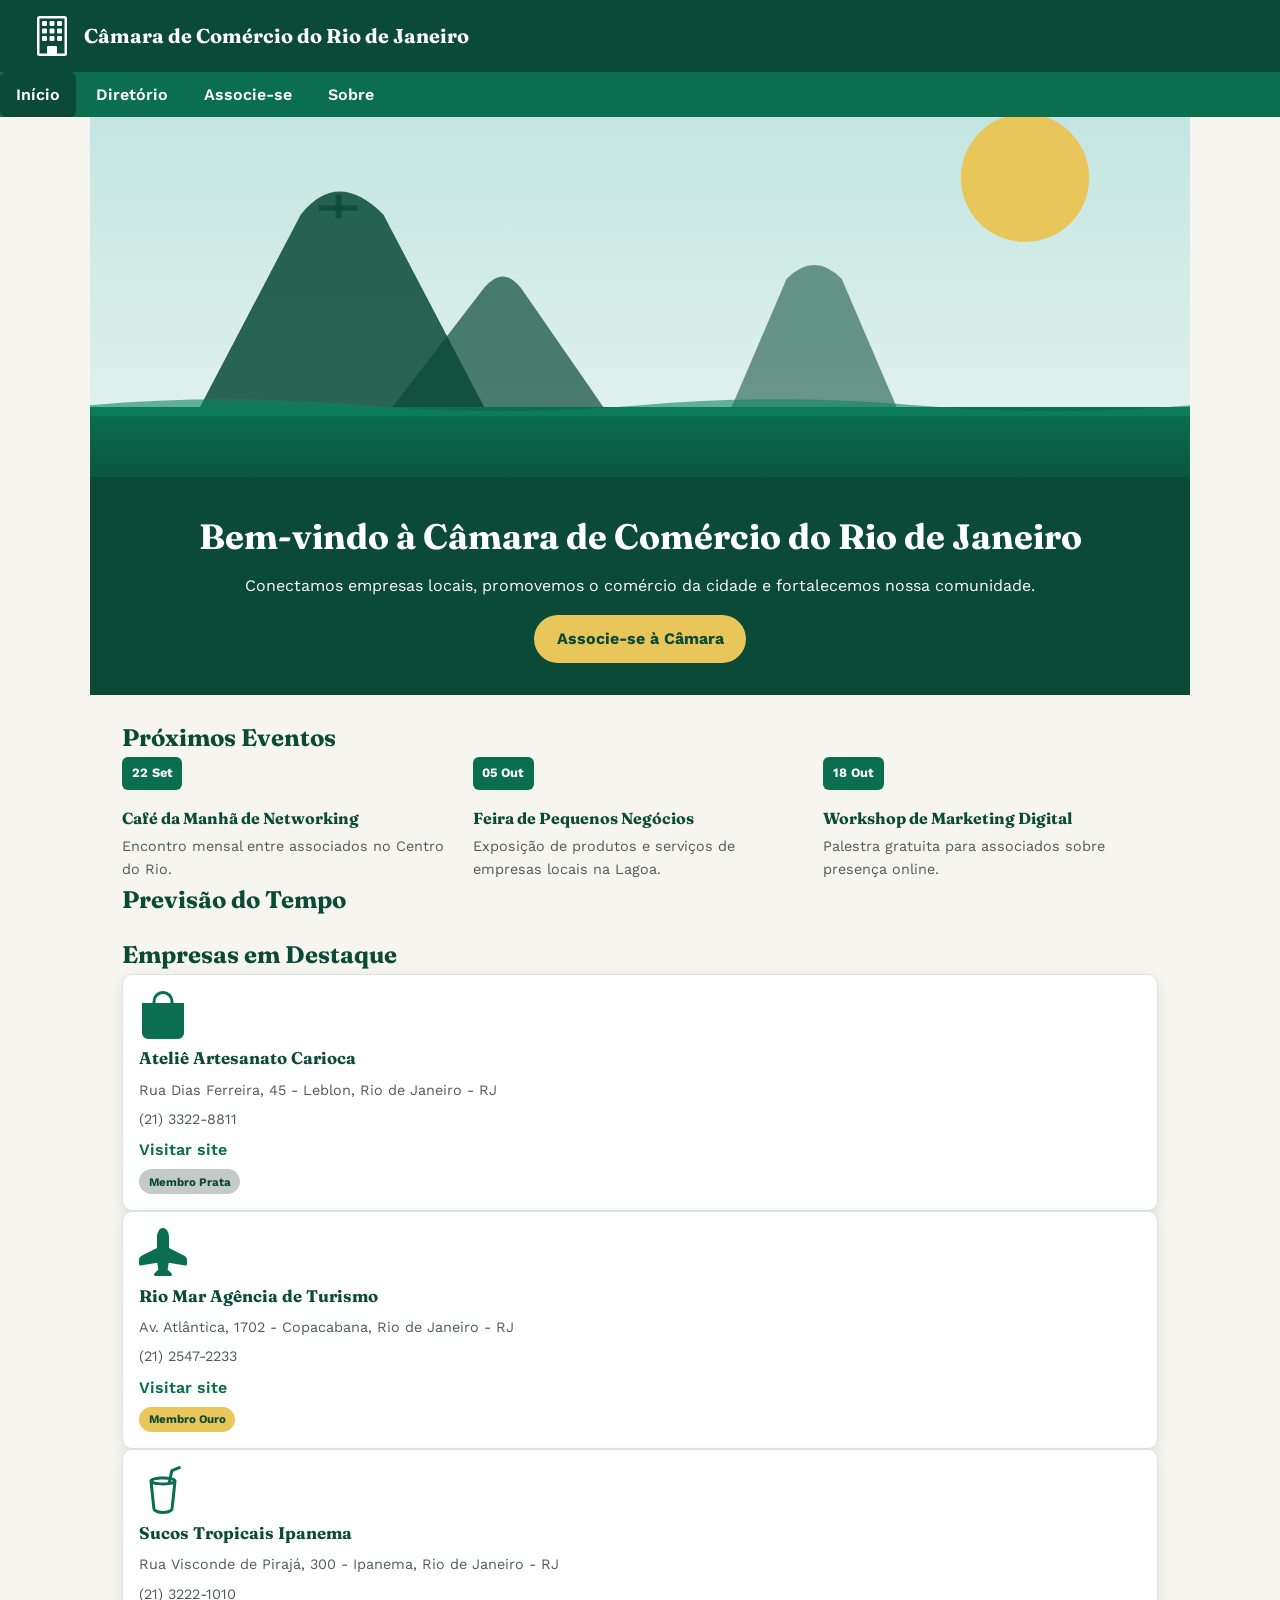
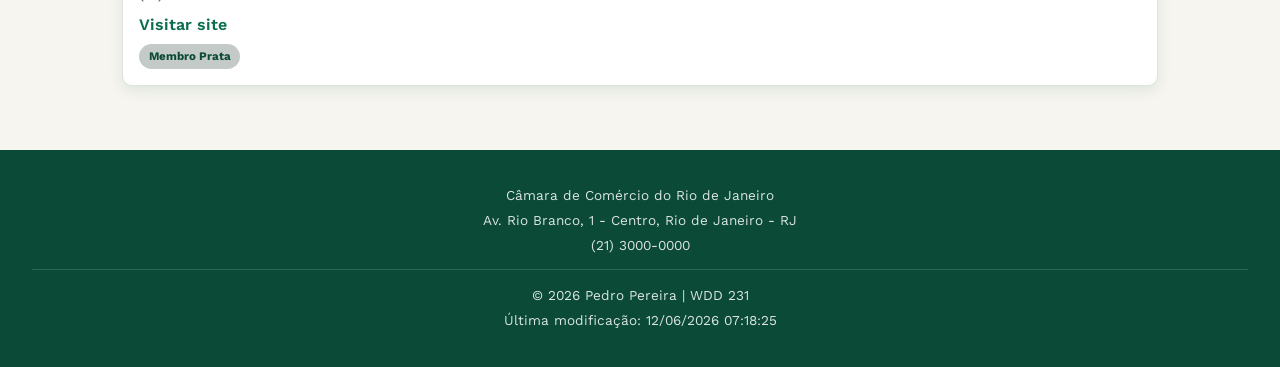
==== camara/index.html @ 398487d2 "S03 - Tarefa: Página Inicial da Câmara de Comércio" ====
<!DOCTYPE html>
<html lang="pt-br">
<head>
  <meta charset="UTF-8">
  <meta name="viewport" content="width=device-width, initial-scale=1.0">
  <title>Câmara de Comércio do Rio de Janeiro | Página Inicial</title>
  <meta name="description" content="Página inicial da Câmara de Comércio do Rio de Janeiro: eventos, previsão do tempo e empresas em destaque.">
  <meta name="author" content="Pedro Pereira">

  <link rel="icon" href="favicon.ico">

  <meta property="og:title" content="Câmara de Comércio do Rio de Janeiro">
  <meta property="og:description" content="Conheça a Câmara de Comércio do Rio de Janeiro: eventos, previsão do tempo e empresas associadas em destaque.">
  <meta property="og:image" content="https://pedrothv.github.io/wdd231/camara/imagens/og-camara.png">
  <meta property="og:url" content="https://pedrothv.github.io/wdd231/camara/index.html">

  <link rel="preconnect" href="https://fonts.googleapis.com">
  <link rel="preconnect" href="https://fonts.gstatic.com" crossorigin>
  <link href="https://fonts.googleapis.com/css2?family=Fraunces:wght@500;700&family=Work+Sans:wght@400;600&display=swap" rel="stylesheet">

  <link rel="stylesheet" href="estilos/normalize.css">
  <link rel="stylesheet" href="estilos/telas-pequenas.css">
  <link rel="stylesheet" href="estilos/maior.css">

  <script src="scripts/navegacao.js" defer></script>
  <script src="scripts/data.js" defer></script>
  <script src="scripts/clima.js" defer></script>
  <script src="scripts/destaques.js" defer></script>
</head>
<body>

  <header>
    <img src="imagens/logo-camara.svg" alt="Logotipo da Câmara de Comércio do Rio de Janeiro" width="1" height="1">
    <span>Câmara de Comércio do Rio de Janeiro</span>
    <button id="botao-de-nav" class="hamburger" aria-label="Abrir menu de navegação"></button>
  </header>

  <nav id="barra-navegacao" class="navegacao">
    <ul>
      <li class="atual"><a href="index.html">Início</a></li>
      <li><a href="diretorio.html">Diretório</a></li>
      <li><a href="associacao.html">Associe-se</a></li>
      <li><a href="sobre.html">Sobre</a></li>
    </ul>
  </nav>

  <main>

    <section class="hero">
      <img src="imagens/hero-rio.svg" alt="Ilustração da orla do Rio de Janeiro com o Pão de Açúcar ao fundo" class="hero-imagem">
      <div class="hero-conteudo">
        <h1>Bem-vindo à Câmara de Comércio do Rio de Janeiro</h1>
        <p>Conectamos empresas locais, promovemos o comércio da cidade e fortalecemos nossa comunidade.</p>
        <a href="associacao.html" class="botao-cta">Associe-se à Câmara</a>
      </div>
    </section>

    <section class="cartao">
      <h2>Próximos Eventos</h2>
      <div class="cartao-corpo">
        <ul class="lista-eventos">
          <li>
            <span class="evento-data">22 Set</span>
            <div>
              <h3>Café da Manhã de Networking</h3>
              <p>Encontro mensal entre associados no Centro do Rio.</p>
            </div>
          </li>
          <li>
            <span class="evento-data">05 Out</span>
            <div>
              <h3>Feira de Pequenos Negócios</h3>
              <p>Exposição de produtos e serviços de empresas locais na Lagoa.</p>
            </div>
          </li>
          <li>
            <span class="evento-data">18 Out</span>
            <div>
              <h3>Workshop de Marketing Digital</h3>
              <p>Palestra gratuita para associados sobre presença online.</p>
            </div>
          </li>
        </ul>
      </div>
    </section>

    <section class="cartao">
      <h2>Previsão do Tempo</h2>
      <div class="cartao-corpo">
        <div id="clima-atual"></div>
        <ul id="previsao-3-dias" class="previsao-lista"></ul>
      </div>
    </section>

    <section class="cartao">
      <h2>Empresas em Destaque</h2>
      <div class="cartao-corpo">
        <div id="destaques-membros" class="visualizacao-grade"></div>
      </div>
    </section>

  </main>

  <footer>
    <p>Câmara de Comércio do Rio de Janeiro</p>
    <p>Av. Rio Branco, 1 - Centro, Rio de Janeiro - RJ</p>
    <p>(21) 3000-0000</p>
    <div class="footer-dev">
      <p>&copy; <span id="anoAtual"></span> Pedro Pereira | WDD 231</p>
      <p id="ultimaModificacao"></p>
    </div>
  </footer>

</body>
</html>
---- camara/estilos/telas-pequenas.css ----
:root {
  --verde-profundo: #0b6e4f;
  --verde-escuro: #0a4a37;
  --areia: #f6f5f0;
  --branco: #ffffff;
  --texto: #1c1c1e;
  --texto-suave: #4f5b58;
  --borda: #dde3df;
  --ouro: #e8c65a;
  --prata: #c3cac7;
  --sombra-cor: rgba(10, 74, 55, 0.1);

  --fonte-titulo: "Fraunces", serif;
  --fonte-corpo: "Work Sans", sans-serif;

  --raio: 10px;
}

*,
*::before,
*::after {
  box-sizing: border-box;
}

body {
  margin: 0;
  font-family: var(--fonte-corpo);
  color: var(--texto);
  background-color: var(--areia);
  line-height: 1.6;
}

img {
  max-width: 100%;
  display: block;
}

a {
  color: inherit;
  text-decoration: none;
}

h1,
h2,
h3 {
  font-family: var(--fonte-titulo);
  margin: 0;
  color: var(--verde-escuro);
}

button {
  font-family: inherit;
  cursor: pointer;
}

header {
  display: grid;
  grid-template-columns: 32px 1fr 44px;
  align-items: center;
  column-gap: 0.75rem;
  padding: 0.75rem 1rem;
  background-color: var(--verde-escuro);
}

header img {
  width: 32px;
  height: 32px;
}

header span {
  font-family: var(--fonte-titulo);
  font-weight: 700;
  font-size: 1.05rem;
  color: var(--branco);
}

.hamburger {
  width: 44px;
  height: 44px;
  border: none;
  background-color: transparent;
  color: var(--branco);
  font-size: 1.4rem;
  display: flex;
  align-items: center;
  justify-content: center;
}

.hamburger::before {
  content: "\2630";
}

.hamburger.exibir::before {
  content: "\00D7";
}

.navegacao {
  display: none;
  background-color: var(--verde-profundo);
}

.navegacao.exibir {
  display: block;
}

.navegacao ul {
  list-style: none;
  margin: 0;
  padding: 0;
}

.navegacao li {
  border-top: 1px solid rgba(255, 255, 255, 0.15);
}

.navegacao a {
  display: block;
  padding: 0.9rem 1rem;
  color: var(--branco);
  font-weight: 600;
  min-height: 44px;
}

.navegacao li.atual a {
  background-color: var(--verde-escuro);
}

.navegacao a:hover,
.navegacao a:focus-visible {
  background-color: var(--verde-escuro);
}

main {
  padding: 1.25rem 1rem 3rem;
  max-width: 1100px;
  margin: 0 auto;
}

main > h1 {
  font-size: 1.7rem;
  margin-bottom: 1rem;
}

.hero {
  position: relative;
  margin: -1.25rem -1rem 1.5rem;
}

.hero-imagem {
  width: 100%;
  height: 260px;
  object-fit: cover;
  display: block;
}

.hero-conteudo {
  padding: 1.25rem 1rem;
  background-color: var(--verde-escuro);
  color: var(--branco);
  text-align: center;
}

.hero-conteudo h1 {
  color: var(--branco);
  font-size: 1.5rem;
  margin-bottom: 0.5rem;
}

.hero-conteudo p {
  margin: 0 0 1rem;
}

.botao-cta {
  display: inline-block;
  background-color: var(--ouro);
  color: var(--verde-escuro);
  font-weight: 700;
  padding: 0.7rem 1.4rem;
  border-radius: 999px;
  min-height: 44px;
}

.lista-eventos {
  list-style: none;
  margin: 0;
  padding: 0;
  display: grid;
  gap: 1rem;
}

.lista-eventos li {
  display: flex;
  gap: 1rem;
  align-items: flex-start;
}

.evento-data {
  flex-shrink: 0;
  background-color: var(--verde-profundo);
  color: var(--branco);
  font-weight: 700;
  font-size: 0.8rem;
  padding: 0.4rem 0.6rem;
  border-radius: 6px;
  min-width: 60px;
  text-align: center;
}

.lista-eventos h3 {
  font-size: 1rem;
  margin-bottom: 0.2rem;
}

.lista-eventos p {
  margin: 0;
  font-size: 0.9rem;
  color: var(--texto-suave);
}

#clima-atual {
  text-align: center;
  margin-bottom: 1rem;
}

.temperatura-atual {
  font-family: var(--fonte-titulo);
  font-size: 2rem;
  font-weight: 700;
  color: var(--verde-escuro);
  margin: 0;
}

.descricao-clima {
  text-transform: capitalize;
  color: var(--texto-suave);
  margin: 0;
}

.previsao-lista {
  list-style: none;
  margin: 0;
  padding: 0;
  display: grid;
  grid-template-columns: repeat(3, 1fr);
  gap: 0.6rem;
  text-align: center;
}

.previsao-lista li {
  background-color: var(--areia);
  border-radius: 8px;
  padding: 0.6rem;
  display: flex;
  flex-direction: column;
  gap: 0.2rem;
}

.previsao-dia {
  font-weight: 600;
  font-size: 0.85rem;
}

.previsao-temp {
  color: var(--verde-profundo);
  font-weight: 700;
}

.filtros-visualizacao {
  display: flex;
  gap: 0.6rem;
  margin-bottom: 1.25rem;
}

.filtro-btn {
  min-height: 44px;
  padding: 0.5rem 1.2rem;
  border: 1px solid var(--verde-profundo);
  border-radius: 999px;
  background-color: var(--branco);
  color: var(--verde-profundo);
  font-weight: 600;
  font-size: 0.9rem;
}

.filtro-btn.ativo {
  background-color: var(--verde-profundo);
  color: var(--branco);
}

#lista-membros {
  display: grid;
  gap: 1rem;
}

.visualizacao-grade {
  grid-template-columns: repeat(auto-fit, minmax(220px, 1fr));
}

.visualizacao-lista {
  grid-template-columns: 1fr;
}

.cartao-membro {
  background-color: var(--branco);
  border: 1px solid var(--borda);
  border-radius: var(--raio);
  box-shadow: 0 4px 14px var(--sombra-cor);
  padding: 1rem;
  display: flex;
  flex-direction: column;
  gap: 0.4rem;
}

.visualizacao-lista .cartao-membro {
  flex-direction: row;
  flex-wrap: wrap;
  align-items: center;
  column-gap: 1rem;
}

.cartao-membro img {
  width: 48px;
  height: 48px;
}

.cartao-membro h3 {
  font-size: 1.05rem;
}

.cartao-membro p {
  margin: 0;
  font-size: 0.9rem;
  color: var(--texto-suave);
}

.cartao-membro a {
  font-weight: 600;
  color: var(--verde-profundo);
}

.selo-nivel {
  align-self: flex-start;
  font-size: 0.72rem;
  font-weight: 700;
  padding: 0.2rem 0.6rem;
  border-radius: 999px;
  color: var(--branco);
}

.nivel-1 {
  background-color: var(--verde-profundo);
}

.nivel-2 {
  background-color: var(--prata);
  color: var(--verde-escuro);
}

.nivel-3 {
  background-color: var(--ouro);
  color: var(--verde-escuro);
}

footer {
  background-color: var(--verde-escuro);
  color: rgba(255, 255, 255, 0.85);
  padding: 1.75rem 1rem 1.5rem;
  text-align: center;
}

footer p {
  margin: 0.2rem 0;
  font-size: 0.85rem;
}

.footer-dev {
  margin-top: 0.75rem;
  border-top: 1px solid rgba(255, 255, 255, 0.15);
  padding-top: 0.75rem;
}
---- camara/estilos/maior.css ----
@media screen and (min-width: 768px) {
  header {
    grid-template-columns: 40px auto 1fr;
    padding: 1rem 2rem;
  }

  header img {
    width: 40px;
    height: 40px;
  }

  header span {
    font-size: 1.25rem;
  }

  .hamburger {
    display: none;
  }

  .navegacao {
    display: block;
    justify-self: end;
  }

  .navegacao ul {
    display: flex;
    column-gap: 0.25rem;
  }

  .navegacao li {
    border-top: none;
  }

  .navegacao a {
    padding: 0.6rem 1rem;
    border-radius: 6px;
  }

  main {
    padding: 2rem 2rem 4rem;
  }

  main > h1 {
    font-size: 2.2rem;
    margin-bottom: 1.5rem;
  }

  footer {
    padding: 2rem 2rem;
  }

  .hero {
    margin: -2rem -2rem 1.5rem;
  }

  .hero-imagem {
    height: 360px;
  }

  .hero-conteudo {
    padding: 2rem;
  }

  .hero-conteudo h1 {
    font-size: 2.2rem;
  }

  .lista-eventos {
    grid-template-columns: repeat(3, 1fr);
  }

  .lista-eventos li {
    flex-direction: column;
  }
}
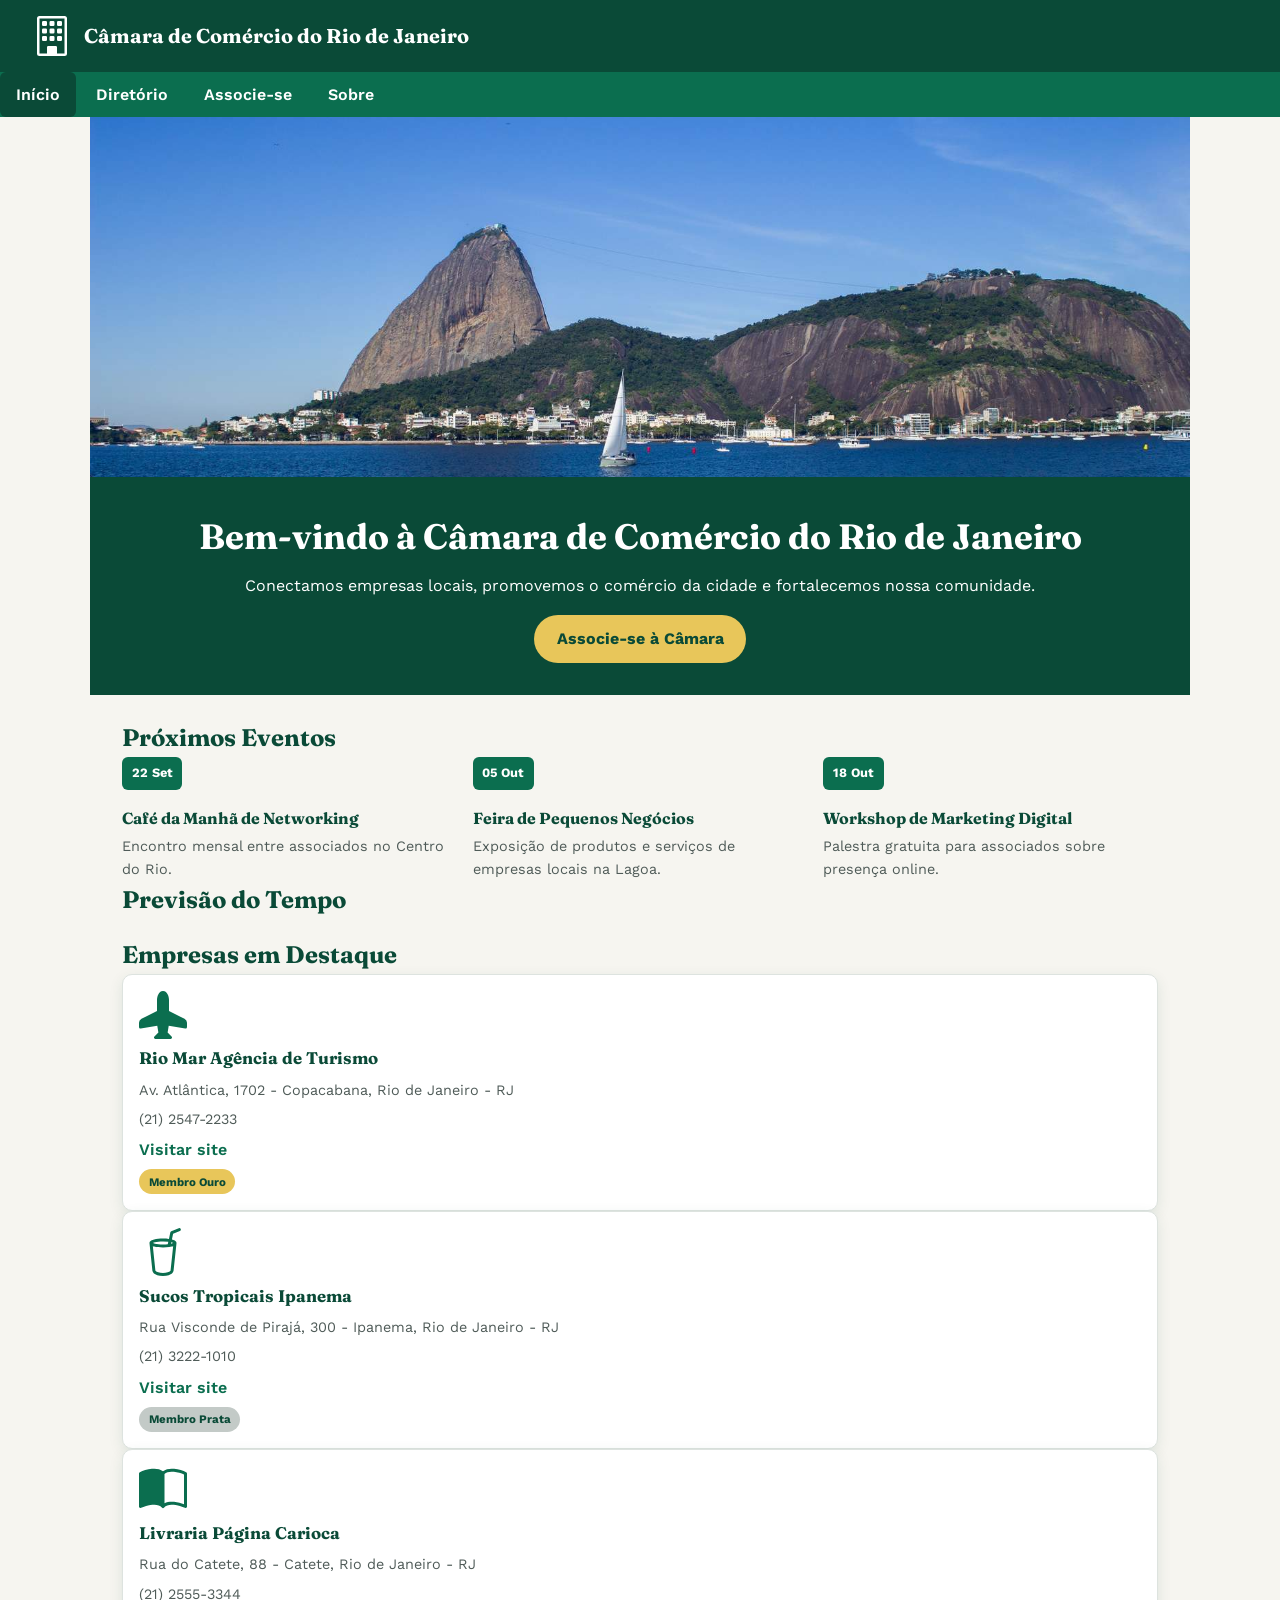
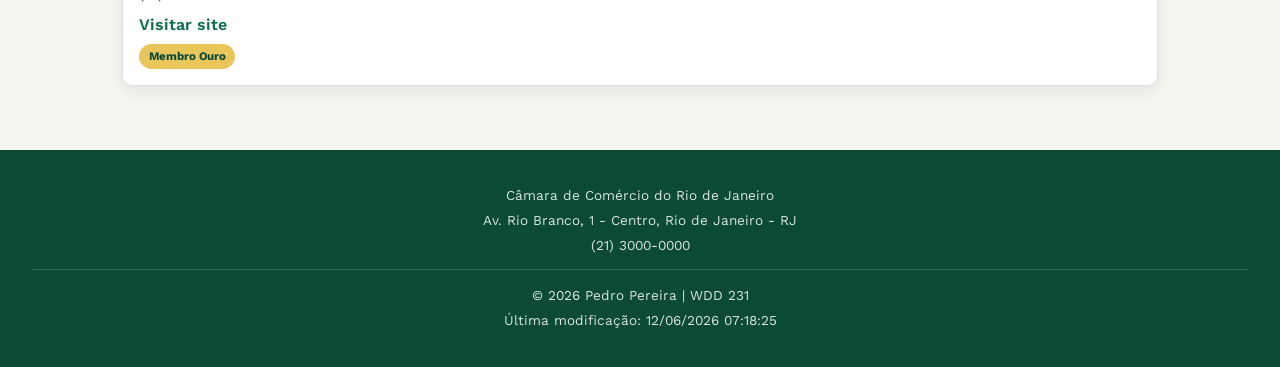
==== commit f62eddb6: "troca da imagem hero-rio" ====
--- a/camara/index.html
+++ b/camara/index.html
@@ -47,7 +47,7 @@
   <main>
 
     <section class="hero">
-      <img src="imagens/hero-rio.svg" alt="Ilustração da orla do Rio de Janeiro com o Pão de Açúcar ao fundo" class="hero-imagem">
+      <img src="imagens/hero-rio.jpg" alt="Vista do Pão de Açúcar a partir da Baía de Guanabara, no Rio de Janeiro" class="hero-imagem">
       <div class="hero-conteudo">
         <h1>Bem-vindo à Câmara de Comércio do Rio de Janeiro</h1>
         <p>Conectamos empresas locais, promovemos o comércio da cidade e fortalecemos nossa comunidade.</p>
